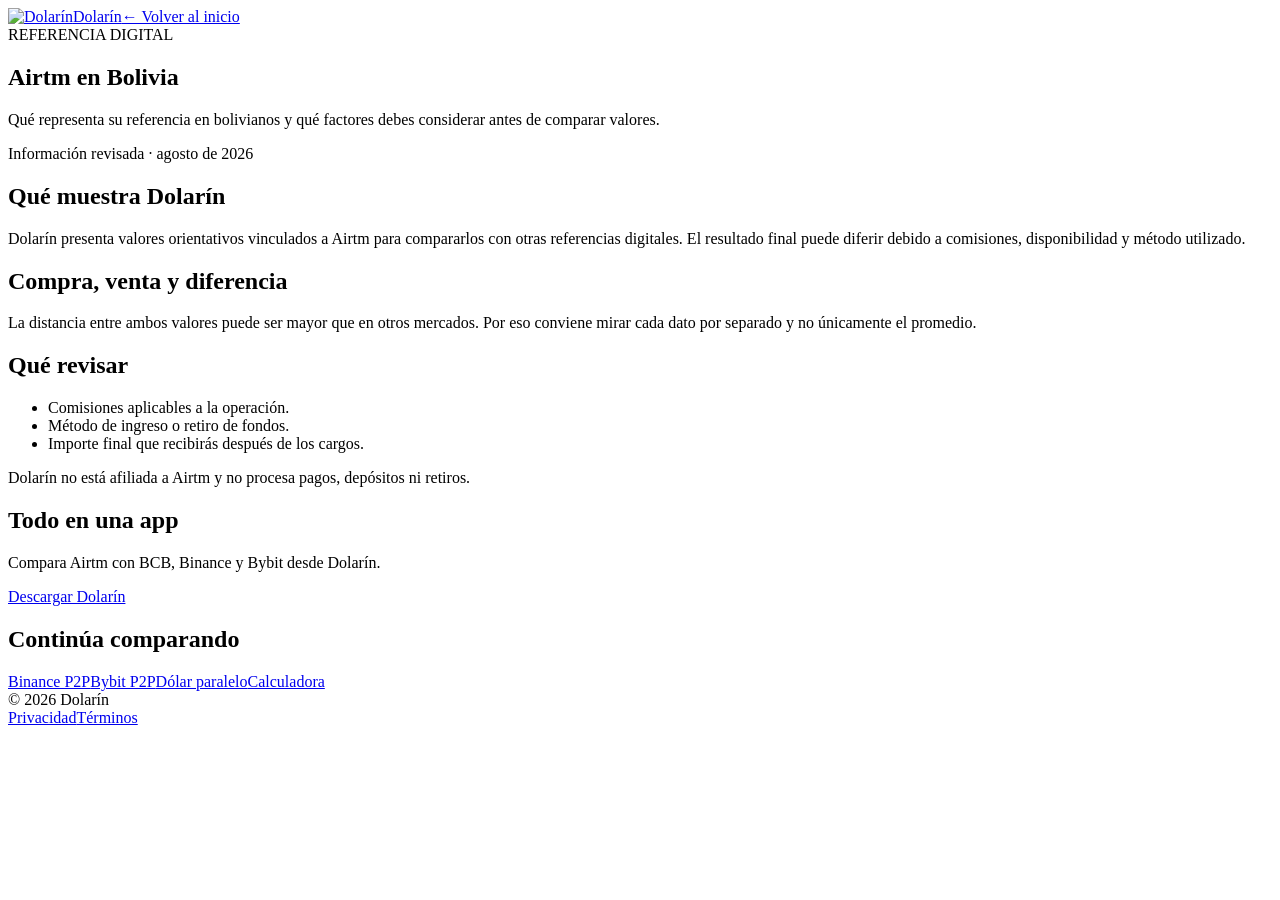
==== airtm-bolivia.html @ dde120f7 "Añadir guías SEO del dólar en Bolivia Crea páginas específicas para BCB, dólar paralelo, Binance, By" ====
<!doctype html><html lang="es-BO"><head><meta charset="utf-8"><meta name="viewport" content="width=device-width,initial-scale=1"><title>Airtm Bolivia | Referencia en bolivianos | Dolarín</title><meta name="description" content="Conoce cómo interpretar la referencia de Airtm en Bolivia, las diferencias entre compra y venta y la influencia de comisiones y métodos de pago."><link rel="canonical" href="https://portacris.github.io/dolarin/airtm-bolivia.html"><link rel="stylesheet" href="assets/seo-pages.css"><link rel="icon" href="assets/icon.png"></head><body><div class="wrap"><header class="top"><a class="brand" href="./"><img src="assets/icon.png" alt="Dolarín">Dolarín</a><a class="home" href="./">← Volver al inicio</a></header><main><section class="hero"><span class="eyebrow">REFERENCIA DIGITAL</span><h1>Airtm en Bolivia</h1><p>Qué representa su referencia en bolivianos y qué factores debes considerar antes de comparar valores.</p><span class="updated">Información revisada · agosto de 2026</span></section><div class="content"><article class="article"><h2>Qué muestra Dolarín</h2><p>Dolarín presenta valores orientativos vinculados a Airtm para compararlos con otras referencias digitales. El resultado final puede diferir debido a comisiones, disponibilidad y método utilizado.</p><h2>Compra, venta y diferencia</h2><p>La distancia entre ambos valores puede ser mayor que en otros mercados. Por eso conviene mirar cada dato por separado y no únicamente el promedio.</p><h2>Qué revisar</h2><ul><li>Comisiones aplicables a la operación.</li><li>Método de ingreso o retiro de fondos.</li><li>Importe final que recibirás después de los cargos.</li></ul><div class="notice">Dolarín no está afiliada a Airtm y no procesa pagos, depósitos ni retiros.</div></article><aside class="side"><div class="side-card"><h2>Todo en una app</h2><p>Compara Airtm con BCB, Binance y Bybit desde Dolarín.</p><a class="play" href="https://play.google.com/store/apps/details?id=com.dolarin.bolivia">Descargar Dolarín</a></div></aside></div><section class="related"><h2>Continúa comparando</h2><div class="links"><a href="binance-p2p-bolivia.html">Binance P2P</a><a href="bybit-p2p-bolivia.html">Bybit P2P</a><a href="dolar-paralelo-bolivia.html">Dólar paralelo</a><a href="calculadora-dolar-boliviano.html">Calculadora</a></div></section></main><footer><span>© 2026 Dolarín</span><div><a href="privacy.html">Privacidad</a><a href="terms.html">Términos</a></div></footer></div></body></html>
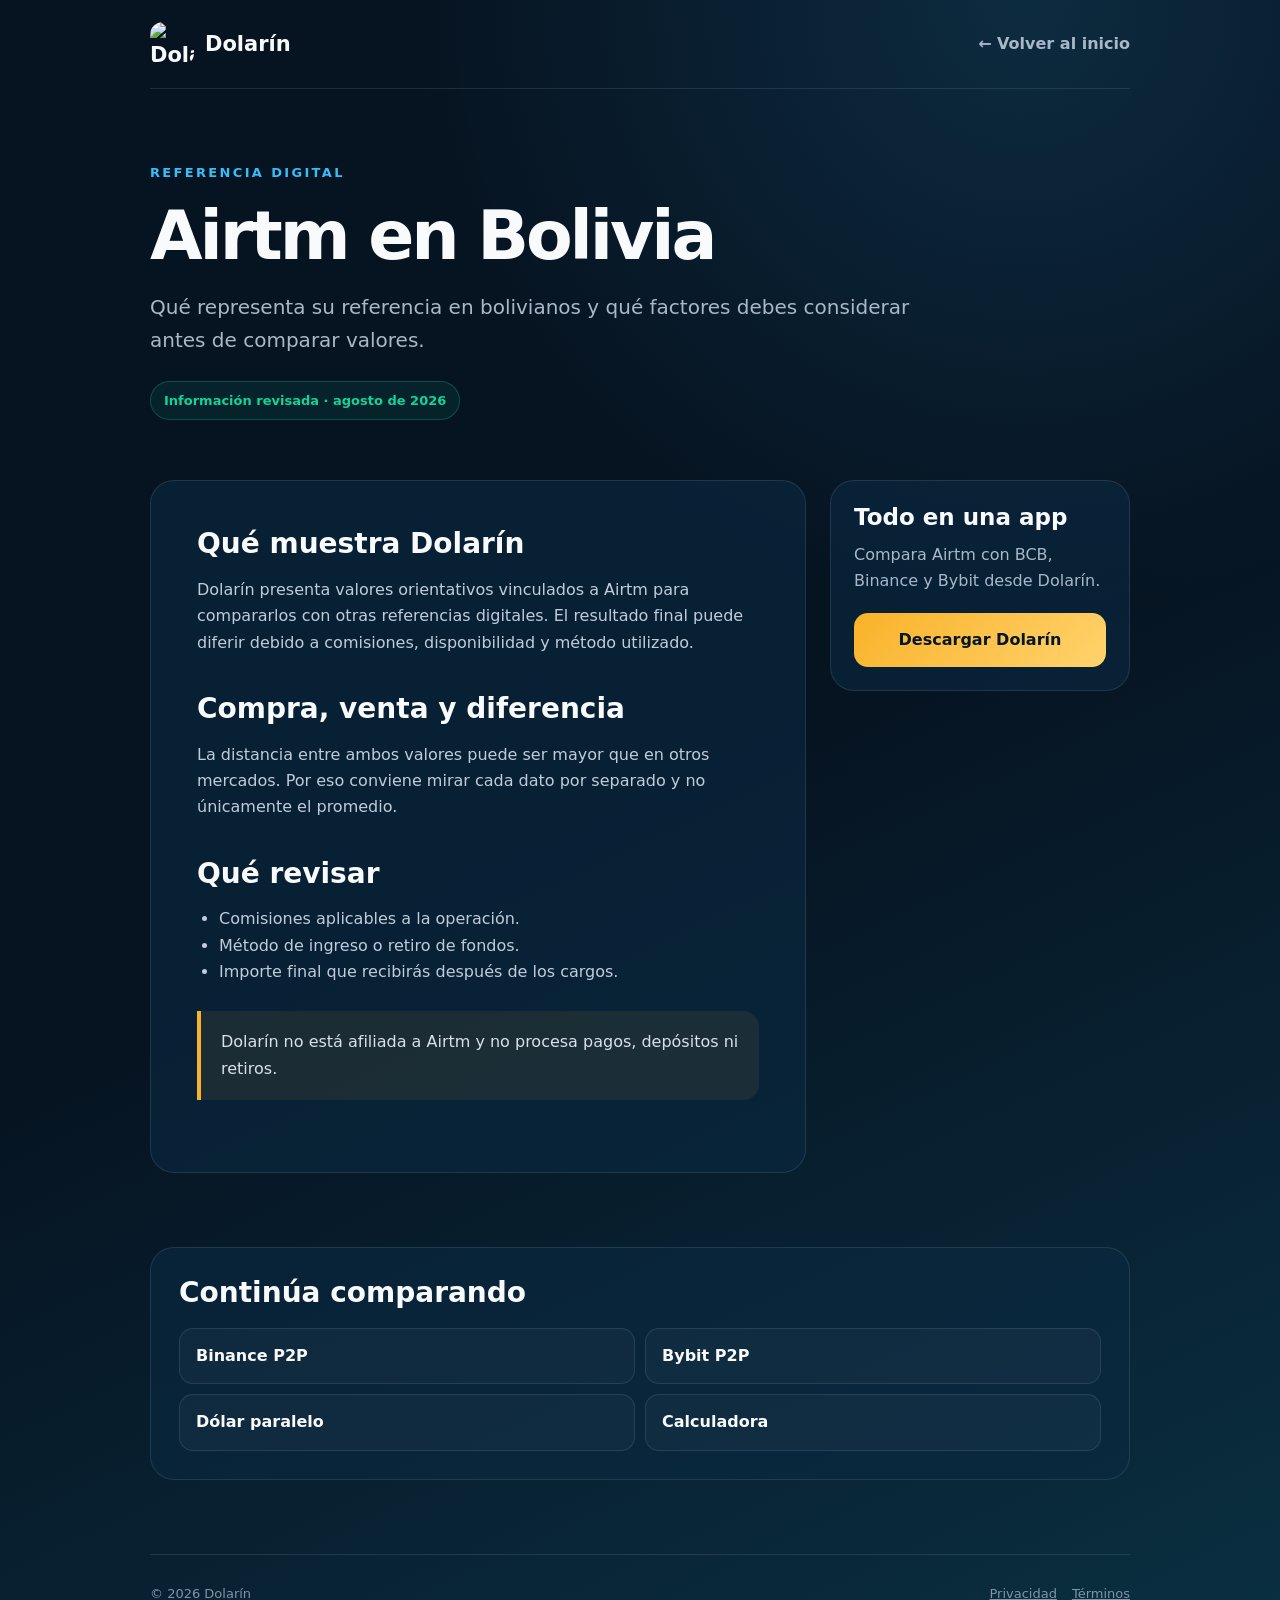
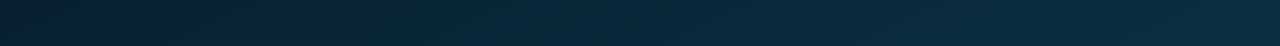
==== commit 22011060: "Mostrar cotización oficial del BCB en las guías" ====
--- a/airtm-bolivia.html
+++ b/airtm-bolivia.html
@@ -1 +1 @@
-<!doctype html><html lang="es-BO"><head><meta charset="utf-8"><meta name="viewport" content="width=device-width,initial-scale=1"><title>Airtm Bolivia | Referencia en bolivianos | Dolarín</title><meta name="description" content="Conoce cómo interpretar la referencia de Airtm en Bolivia, las diferencias entre compra y venta y la influencia de comisiones y métodos de pago."><link rel="canonical" href="https://portacris.github.io/dolarin/airtm-bolivia.html"><link rel="stylesheet" href="assets/seo-pages.css"><link rel="icon" href="assets/icon.png"></head><body><div class="wrap"><header class="top"><a class="brand" href="./"><img src="assets/icon.png" alt="Dolarín">Dolarín</a><a class="home" href="./">← Volver al inicio</a></header><main><section class="hero"><span class="eyebrow">REFERENCIA DIGITAL</span><h1>Airtm en Bolivia</h1><p>Qué representa su referencia en bolivianos y qué factores debes considerar antes de comparar valores.</p><span class="updated">Información revisada · agosto de 2026</span></section><div class="content"><article class="article"><h2>Qué muestra Dolarín</h2><p>Dolarín presenta valores orientativos vinculados a Airtm para compararlos con otras referencias digitales. El resultado final puede diferir debido a comisiones, disponibilidad y método utilizado.</p><h2>Compra, venta y diferencia</h2><p>La distancia entre ambos valores puede ser mayor que en otros mercados. Por eso conviene mirar cada dato por separado y no únicamente el promedio.</p><h2>Qué revisar</h2><ul><li>Comisiones aplicables a la operación.</li><li>Método de ingreso o retiro de fondos.</li><li>Importe final que recibirás después de los cargos.</li></ul><div class="notice">Dolarín no está afiliada a Airtm y no procesa pagos, depósitos ni retiros.</div></article><aside class="side"><div class="side-card"><h2>Todo en una app</h2><p>Compara Airtm con BCB, Binance y Bybit desde Dolarín.</p><a class="play" href="https://play.google.com/store/apps/details?id=com.dolarin.bolivia">Descargar Dolarín</a></div></aside></div><section class="related"><h2>Continúa comparando</h2><div class="links"><a href="binance-p2p-bolivia.html">Binance P2P</a><a href="bybit-p2p-bolivia.html">Bybit P2P</a><a href="dolar-paralelo-bolivia.html">Dólar paralelo</a><a href="calculadora-dolar-boliviano.html">Calculadora</a></div></section></main><footer><span>© 2026 Dolarín</span><div><a href="privacy.html">Privacidad</a><a href="terms.html">Términos</a></div></footer></div></body></html>
+<!doctype html><html lang="es-BO"><head><meta charset="utf-8"><meta name="viewport" content="width=device-width,initial-scale=1"><title>Airtm Bolivia | Referencia en bolivianos | Dolarín</title><meta name="description" content="Conoce cómo interpretar la referencia de Airtm en Bolivia, las diferencias entre compra y venta y la influencia de comisiones y métodos de pago."><link rel="canonical" href="https://portacris.github.io/dolarin/airtm-bolivia.html"><link rel="stylesheet" href="assets/seo-pages.css"><link rel="icon" href="assets/icon.png"></head><body><div class="wrap"><header class="top"><a class="brand" href="./"><img src="assets/icon.png" alt="Dolarín">Dolarín</a><a class="home" href="./">← Volver al inicio</a></header><main><section class="hero"><span class="eyebrow">REFERENCIA DIGITAL</span><h1>Airtm en Bolivia</h1><p>Qué representa su referencia en bolivianos y qué factores debes considerar antes de comparar valores.</p><span class="updated">Información revisada · agosto de 2026</span></section><div class="content"><article class="article"><h2>Qué muestra Dolarín</h2><p>Dolarín presenta valores orientativos vinculados a Airtm para compararlos con otras referencias digitales. El resultado final puede diferir debido a comisiones, disponibilidad y método utilizado.</p><h2>Compra, venta y diferencia</h2><p>La distancia entre ambos valores puede ser mayor que en otros mercados. Por eso conviene mirar cada dato por separado y no únicamente el promedio.</p><h2>Qué revisar</h2><ul><li>Comisiones aplicables a la operación.</li><li>Método de ingreso o retiro de fondos.</li><li>Importe final que recibirás después de los cargos.</li></ul><div class="notice">Dolarín no está afiliada a Airtm y no procesa pagos, depósitos ni retiros.</div></article><aside class="side"><div class="side-card"><h2>Todo en una app</h2><p>Compara Airtm con BCB, Binance y Bybit desde Dolarín.</p><a class="play" href="https://play.google.com/store/apps/details?id=com.dolarin.bolivia">Descargar Dolarín</a></div></aside></div><section class="related"><h2>Continúa comparando</h2><div class="links"><a href="binance-p2p-bolivia.html">Binance P2P</a><a href="bybit-p2p-bolivia.html">Bybit P2P</a><a href="dolar-paralelo-bolivia.html">Dólar paralelo</a><a href="calculadora-dolar-boliviano.html">Calculadora</a></div></section></main><footer><span>© 2026 Dolarín</span><div><a href="privacy.html">Privacidad</a><a href="terms.html">Términos</a></div></footer></div><script src="assets/official-rate.js" defer></script></body></html>
--- a/assets/seo-pages.css
+++ b/assets/seo-pages.css
@@ -0,0 +1,2 @@
+:root{color-scheme:dark;--bg:#061321;--panel:#0b2941;--panel2:#0d3550;--text:#f8fafc;--muted:#a9b8c9;--blue:#38bdf8;--gold:#f9b229;--green:#10d59a;--line:rgba(148,163,184,.17)}
+*{box-sizing:border-box}html{scroll-behavior:smooth}body{margin:0;font-family:Inter,system-ui,-apple-system,"Segoe UI",sans-serif;color:var(--text);background:radial-gradient(circle at 80% 0,rgba(56,189,248,.14),transparent 32%),linear-gradient(155deg,#061321,var(--bg) 48%,#0a3042);line-height:1.65}a{color:inherit}.wrap{width:min(980px,calc(100% - 34px));margin:auto}.top{display:flex;align-items:center;justify-content:space-between;padding:22px 0;border-bottom:1px solid var(--line)}.brand{display:flex;align-items:center;gap:11px;font-size:21px;font-weight:900;text-decoration:none}.brand img{width:44px;height:44px;border-radius:13px}.home{color:var(--muted);text-decoration:none;font-weight:700}.hero{padding:70px 0 38px}.eyebrow{color:var(--blue);font-size:13px;font-weight:900;letter-spacing:.18em}.hero h1{max-width:830px;margin:16px 0 20px;font-size:clamp(40px,7vw,68px);line-height:1.02;letter-spacing:-.045em}.hero p{max-width:760px;margin:0;color:var(--muted);font-size:20px}.updated{display:inline-flex;margin-top:24px;padding:8px 13px;border:1px solid rgba(16,213,154,.25);border-radius:999px;color:var(--green);background:rgba(16,213,154,.08);font-size:13px;font-weight:800}.content{display:grid;grid-template-columns:minmax(0,1fr) 300px;gap:24px;padding:22px 0 74px}.article,.side-card,.related{border:1px solid var(--line);background:rgba(11,41,65,.62);border-radius:24px}.article{padding:clamp(24px,5vw,46px)}h2{margin:36px 0 12px;font-size:28px;line-height:1.2}h2:first-child{margin-top:0}h3{margin:24px 0 8px;font-size:20px}.article p,.article li{color:#c0ccda}.article strong{color:var(--text)}.article ul{padding-left:22px}.notice{margin:26px 0;padding:18px 20px;border-left:4px solid var(--gold);border-radius:0 16px 16px 0;background:rgba(249,178,41,.08);color:#d8e1eb}.side{display:grid;align-content:start;gap:16px}.side-card{padding:23px}.side-card h2{margin:0 0 10px;font-size:23px}.side-card p{margin:0 0 18px;color:var(--muted)}.play{display:block;padding:14px 16px;border-radius:14px;text-align:center;text-decoration:none;font-weight:900;color:#071626;background:linear-gradient(135deg,var(--gold),#ffd36d)}.related{margin-bottom:74px;padding:28px}.related h2{margin:0 0 18px}.links{display:grid;grid-template-columns:repeat(2,1fr);gap:10px}.links a{padding:14px 16px;border:1px solid var(--line);border-radius:14px;text-decoration:none;background:rgba(255,255,255,.03);font-weight:750}.links a:hover{border-color:rgba(56,189,248,.45)}footer{display:flex;justify-content:space-between;gap:18px;padding:28px 0 42px;border-top:1px solid var(--line);color:#7f94a9;font-size:13px}footer div{display:flex;gap:15px}@media(max-width:760px){.content{grid-template-columns:1fr}.hero{padding-top:48px}.links{grid-template-columns:1fr}.home{font-size:13px}footer{flex-direction:column}}
